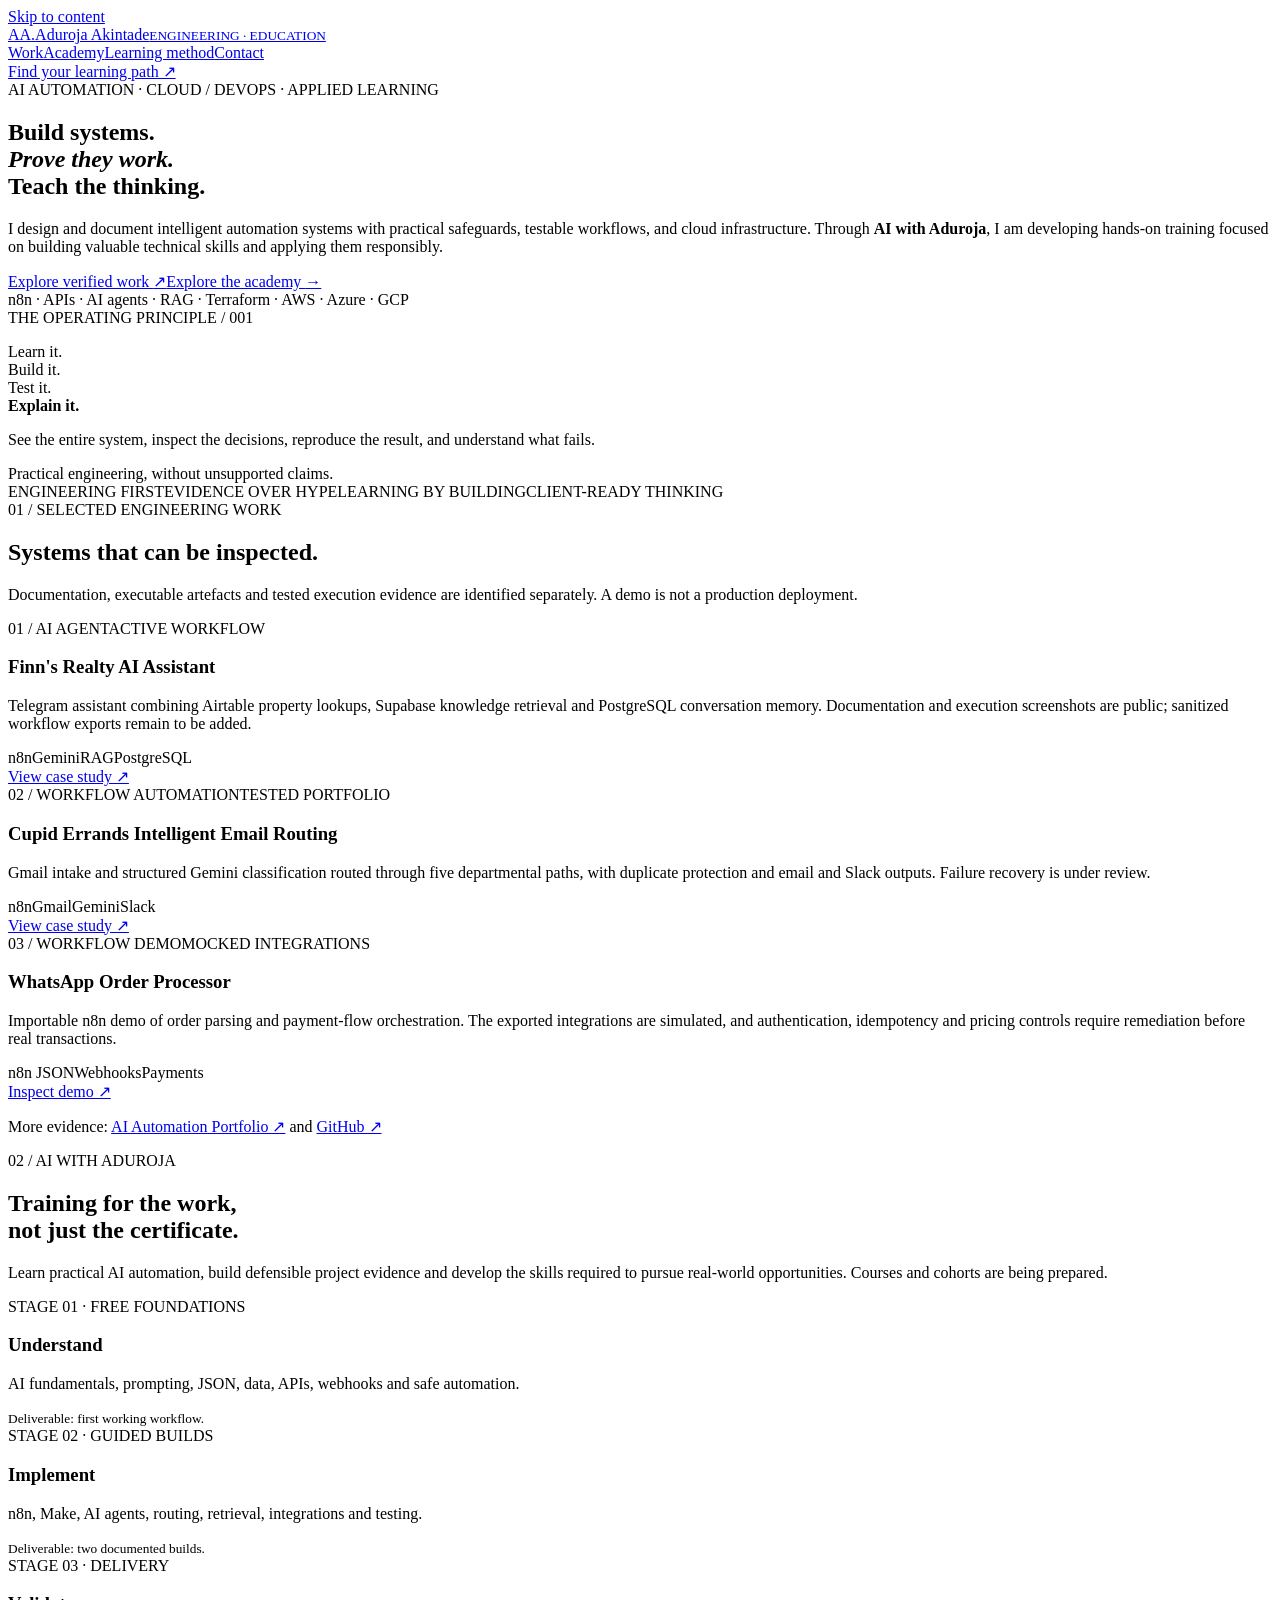
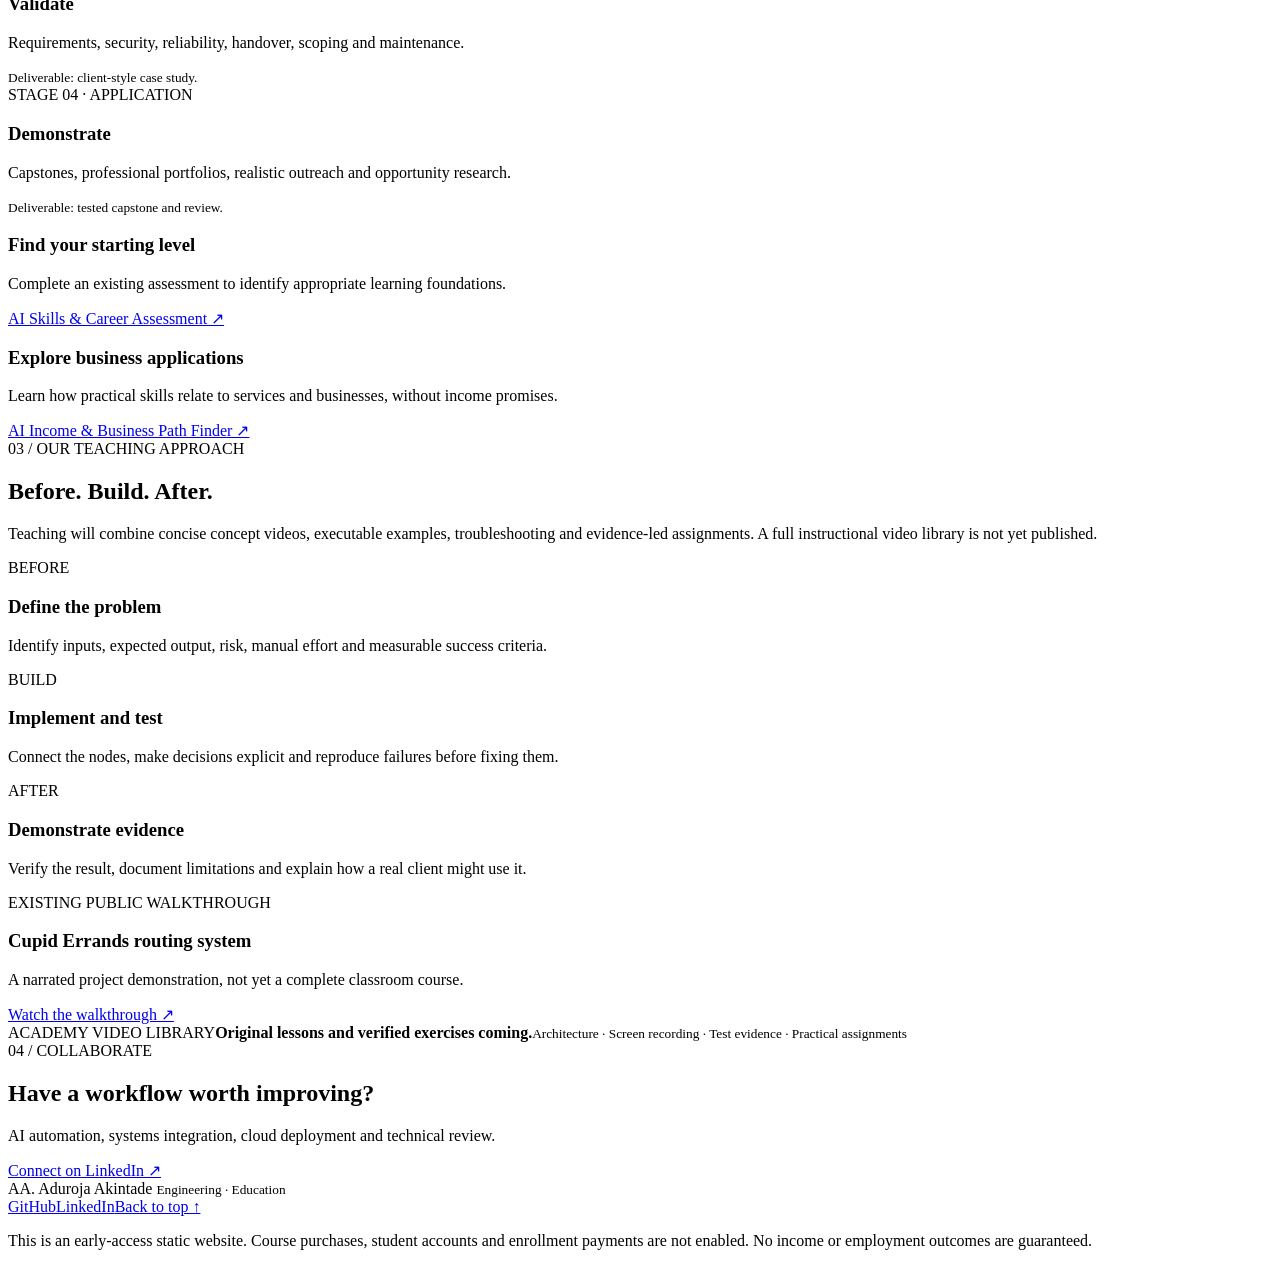
==== academy-cloudflare/index.html @ eca64dad "feat(academy): stage evidence-led academy landing page for Cloudflare Pages" ====
<!doctype html>
<html lang="en">
<head>
  <meta charset="utf-8">
  <meta name="viewport" content="width=device-width, initial-scale=1">
  <meta name="theme-color" content="#12291f">
  <meta name="description" content="Aduroja Akintade builds AI automation and cloud systems, with verified engineering case studies and project-based training through AI with Aduroja.">
  <meta property="og:type" content="website">
  <meta property="og:title" content="Aduroja Akintade | AI Automation Engineering & Education">
  <meta property="og:description" content="Working systems. Verified evidence. Practical AI automation training.">
  <title>Aduroja Akintade | AI Automation Engineering & Education</title>
  <link rel="stylesheet" href="./styles.css">
</head>
<body id="top">
<a class="skip" href="#main">Skip to content</a>
<header class="topbar">
  <div class="container nav">
    <a href="#top" class="identity" aria-label="Aduroja Akintade, home"><span class="mark">AA<span>.</span></span><span class="wordmark">Aduroja Akintade<small>ENGINEERING · EDUCATION</small></span></a>
    <nav aria-label="Primary navigation" class="nav-links"><a href="#portfolio">Work</a><a href="#academy">Academy</a><a href="#method">Learning method</a><a href="#contact">Contact</a></nav>
    <a class="nav-btn" href="https://form.jotform.com/262694171630054" target="_blank" rel="noopener noreferrer">Find your learning path ↗</a>
  </div>
</header>
<main id="main">
  <section class="hero container">
    <div class="eyebrow"><span class="indicator"></span> AI AUTOMATION · CLOUD / DEVOPS · APPLIED LEARNING</div>
    <div class="hero-layout">
      <div>
        <h1>Build systems.<br><em>Prove they work.</em><br>Teach the thinking.</h1>
        <p class="intro">I design and document intelligent automation systems with practical safeguards, testable workflows, and cloud infrastructure. Through <strong>AI with Aduroja</strong>, I am developing hands-on training focused on building valuable technical skills and applying them responsibly.</p>
        <div class="actions"><a class="button dark" href="#portfolio">Explore verified work <span>↗</span></a><a class="button outline" href="#academy">Explore the academy <span>→</span></a></div>
        <div class="stack">n8n · APIs · AI agents · RAG · Terraform · AWS · Azure · GCP</div>
      </div>
      <aside class="thesis">
        <span class="overline">THE OPERATING PRINCIPLE / 001</span>
        <p class="thesis-title">Learn it.<br>Build it.<br>Test it.<br><strong>Explain it.</strong></p>
        <p class="thesis-copy">See the entire system, inspect the decisions, reproduce the result, and understand what fails.</p>
        <div class="thesis-foot">Practical engineering, without unsupported claims.</div>
      </aside>
    </div>
  </section>
  <div class="band"><div class="container band-content"><span>ENGINEERING FIRST</span><span>EVIDENCE OVER HYPE</span><span>LEARNING BY BUILDING</span><span>CLIENT-READY THINKING</span></div></div>
  <section class="section container" id="portfolio">
    <div class="section-head"><div><div class="eyebrow">01 / SELECTED ENGINEERING WORK</div><h2>Systems that can be inspected.</h2></div><p>Documentation, executable artefacts and tested execution evidence are identified separately. A demo is not a production deployment.</p></div>
    <div class="cards">
      <article class="project"><div class="project-meta"><span>01 / AI AGENT</span><span class="status">ACTIVE WORKFLOW</span></div><h3>Finn's Realty AI Assistant</h3><p>Telegram assistant combining Airtable property lookups, Supabase knowledge retrieval and PostgreSQL conversation memory. Documentation and execution screenshots are public; sanitized workflow exports remain to be added.</p><div class="tags"><span>n8n</span><span>Gemini</span><span>RAG</span><span>PostgreSQL</span></div><a href="https://github.com/aduroja-akintade/ai-automation-portfolio/tree/main/08-finns-realty-ai-assistant" target="_blank" rel="noopener noreferrer">View case study ↗</a></article>
      <article class="project"><div class="project-meta"><span>02 / WORKFLOW AUTOMATION</span><span class="status">TESTED PORTFOLIO</span></div><h3>Cupid Errands Intelligent Email Routing</h3><p>Gmail intake and structured Gemini classification routed through five departmental paths, with duplicate protection and email and Slack outputs. Failure recovery is under review.</p><div class="tags"><span>n8n</span><span>Gmail</span><span>Gemini</span><span>Slack</span></div><a href="https://github.com/aduroja-akintade/ai-automation-portfolio/tree/main/03-cupid-intelligent-email-routing" target="_blank" rel="noopener noreferrer">View case study ↗</a></article>
      <article class="project"><div class="project-meta"><span>03 / WORKFLOW DEMO</span><span class="status caution">MOCKED INTEGRATIONS</span></div><h3>WhatsApp Order Processor</h3><p>Importable n8n demo of order parsing and payment-flow orchestration. The exported integrations are simulated, and authentication, idempotency and pricing controls require remediation before real transactions.</p><div class="tags"><span>n8n JSON</span><span>Webhooks</span><span>Payments</span></div><a href="https://github.com/aduroja-akintade/whatsapp-order-processor" target="_blank" rel="noopener noreferrer">Inspect demo ↗</a></article>
    </div>
    <p class="more">More evidence: <a href="https://github.com/aduroja-akintade/ai-automation-portfolio" target="_blank" rel="noopener noreferrer">AI Automation Portfolio ↗</a> and <a href="https://github.com/aduroja-akintade" target="_blank" rel="noopener noreferrer">GitHub ↗</a></p>
  </section>
  <section class="academy" id="academy">
    <div class="container section">
      <div class="section-head"><div><div class="eyebrow mint">02 / AI WITH ADUROJA</div><h2>Training for the work,<br>not just the certificate.</h2></div><p>Learn practical AI automation, build defensible project evidence and develop the skills required to pursue real-world opportunities. Courses and cohorts are being prepared.</p></div>
      <div class="pathways">
        <article><div class="stage">STAGE 01 · FREE FOUNDATIONS</div><h3>Understand</h3><p>AI fundamentals, prompting, JSON, data, APIs, webhooks and safe automation.</p><small>Deliverable: first working workflow.</small></article>
        <article><div class="stage">STAGE 02 · GUIDED BUILDS</div><h3>Implement</h3><p>n8n, Make, AI agents, routing, retrieval, integrations and testing.</p><small>Deliverable: two documented builds.</small></article>
        <article><div class="stage">STAGE 03 · DELIVERY</div><h3>Validate</h3><p>Requirements, security, reliability, handover, scoping and maintenance.</p><small>Deliverable: client-style case study.</small></article>
        <article><div class="stage">STAGE 04 · APPLICATION</div><h3>Demonstrate</h3><p>Capstones, professional portfolios, realistic outreach and opportunity research.</p><small>Deliverable: tested capstone and review.</small></article>
      </div>
      <div class="academy-ctas">
        <div><h3>Find your starting level</h3><p>Complete an existing assessment to identify appropriate learning foundations.</p><a class="button light" href="https://form.jotform.com/262694171630054" target="_blank" rel="noopener noreferrer">AI Skills & Career Assessment ↗</a></div>
        <div><h3>Explore business applications</h3><p>Learn how practical skills relate to services and businesses, without income promises.</p><a class="button line-light" href="https://form.jotform.com/262735996569076" target="_blank" rel="noopener noreferrer">AI Income & Business Path Finder ↗</a></div>
      </div>
    </div>
  </section>
  <section class="section container" id="method">
    <div class="section-head"><div><div class="eyebrow">03 / OUR TEACHING APPROACH</div><h2>Before. Build. After.</h2></div><p>Teaching will combine concise concept videos, executable examples, troubleshooting and evidence-led assignments. A full instructional video library is not yet published.</p></div>
    <div class="method">
      <div><span>BEFORE</span><h3>Define the problem</h3><p>Identify inputs, expected output, risk, manual effort and measurable success criteria.</p></div>
      <div><span>BUILD</span><h3>Implement and test</h3><p>Connect the nodes, make decisions explicit and reproduce failures before fixing them.</p></div>
      <div><span>AFTER</span><h3>Demonstrate evidence</h3><p>Verify the result, document limitations and explain how a real client might use it.</p></div>
    </div>
    <div class="resource-panel"><div><span class="eyebrow">EXISTING PUBLIC WALKTHROUGH</span><h3>Cupid Errands routing system</h3><p>A narrated project demonstration, not yet a complete classroom course.</p><a href="https://www.tella.tv/video/ai-email-routing-system-dql7" target="_blank" rel="noopener noreferrer">Watch the walkthrough ↗</a></div><div class="video-coming"><span>ACADEMY VIDEO LIBRARY</span><strong>Original lessons and verified exercises coming.</strong><small>Architecture · Screen recording · Test evidence · Practical assignments</small></div></div>
  </section>
  <section class="contact container section" id="contact"><div><div class="eyebrow">04 / COLLABORATE</div><h2>Have a workflow worth improving?</h2><p>AI automation, systems integration, cloud deployment and technical review.</p></div><a class="button dark" href="https://www.linkedin.com/in/akintade-aduroja" target="_blank" rel="noopener noreferrer">Connect on LinkedIn ↗</a></section>
</main>
<footer class="footer"><div class="container footrow"><div><span class="footmark">AA.</span> Aduroja Akintade <small>Engineering · Education</small></div><nav aria-label="Footer"><a href="https://github.com/aduroja-akintade" target="_blank" rel="noopener noreferrer">GitHub</a><a href="https://www.linkedin.com/in/akintade-aduroja" target="_blank" rel="noopener noreferrer">LinkedIn</a><a href="#top">Back to top ↑</a></nav></div><p class="container disclaimer">This is an early-access static website. Course purchases, student accounts and enrollment payments are not enabled. No income or employment outcomes are guaranteed.</p></footer>
</body>
</html>
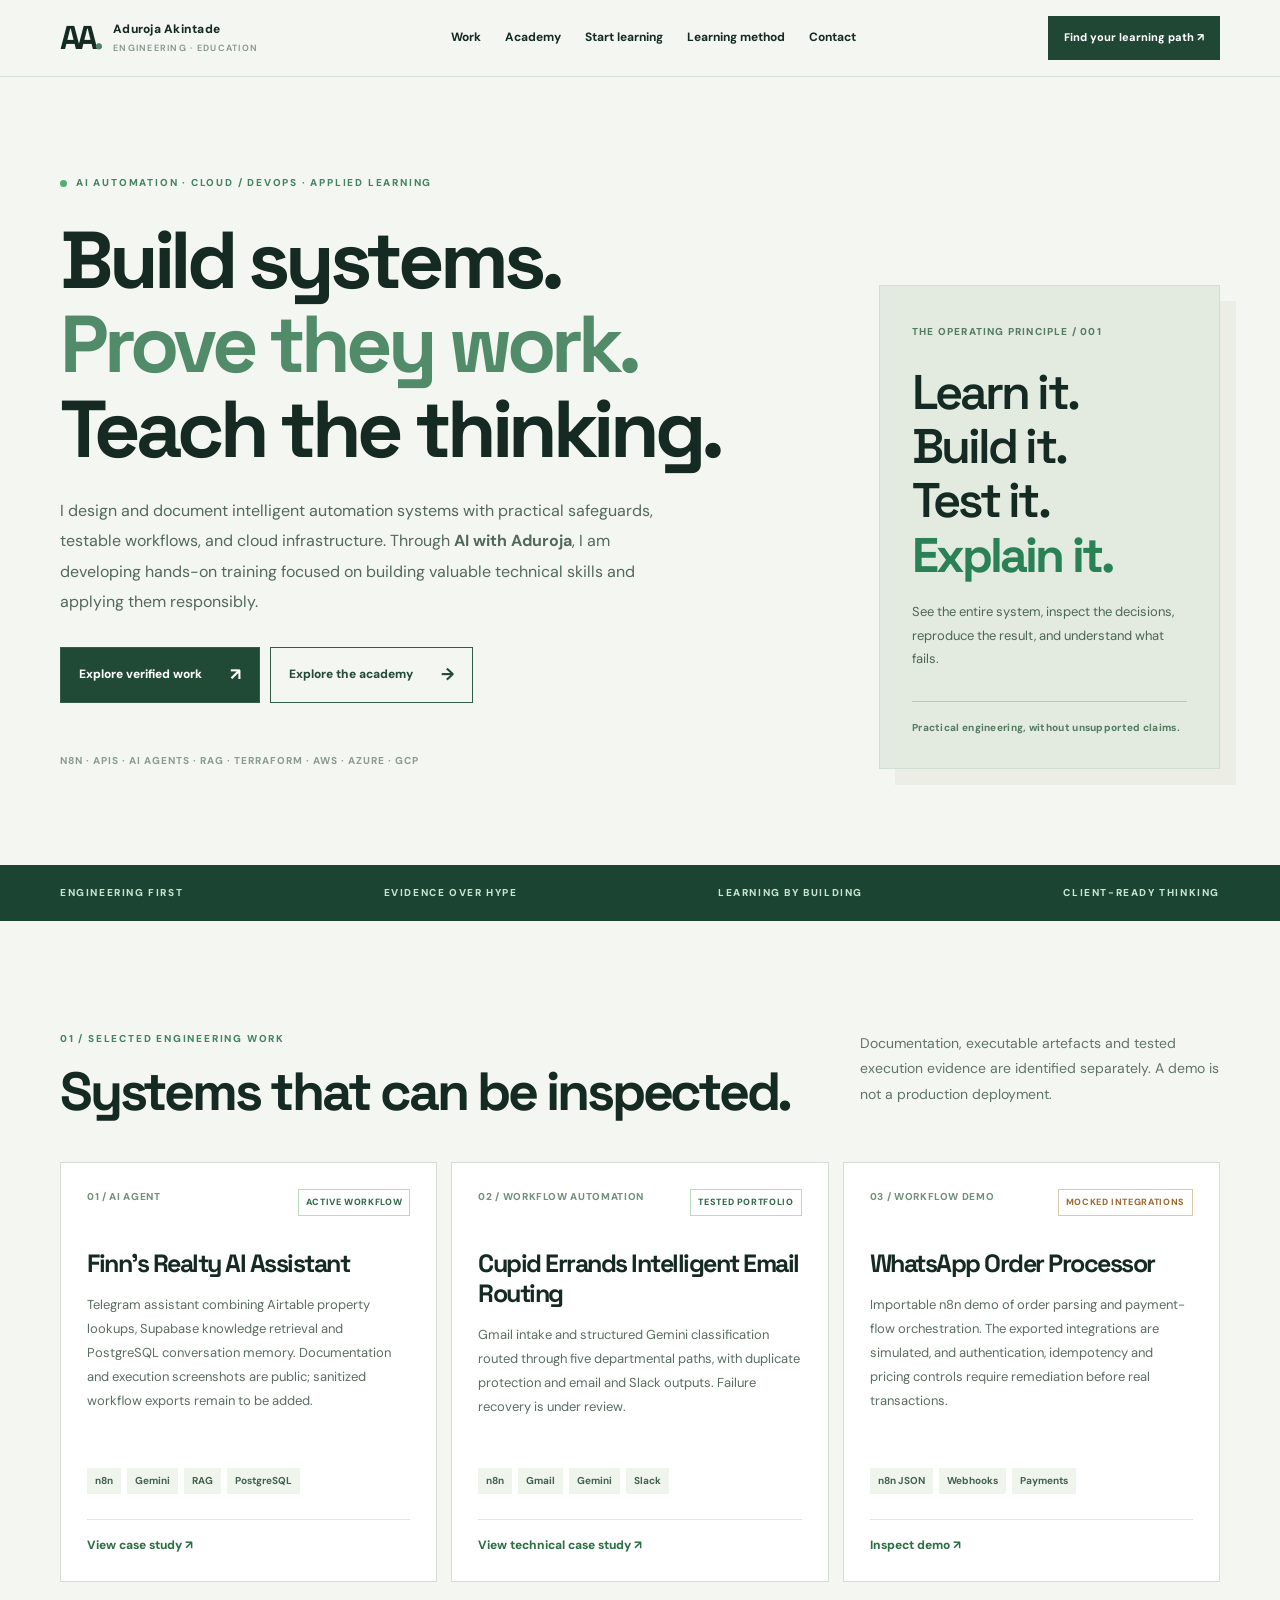
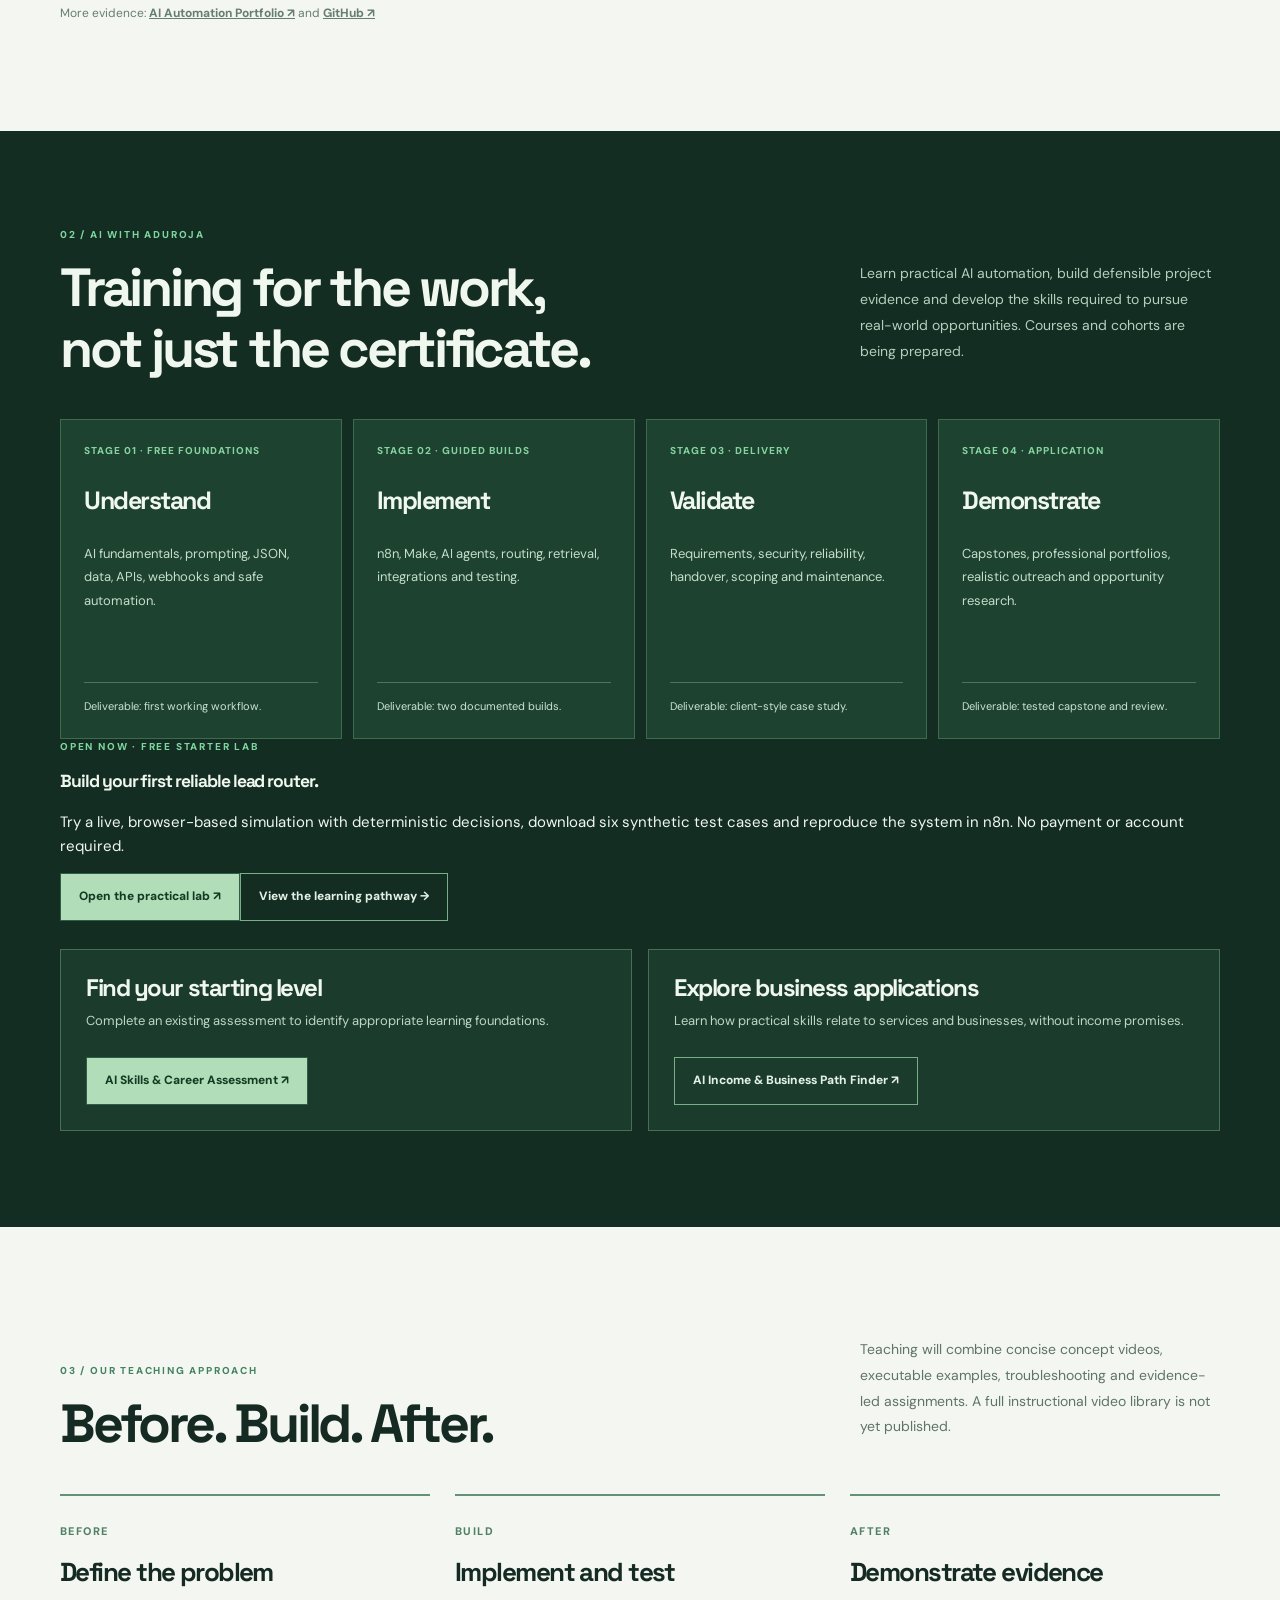
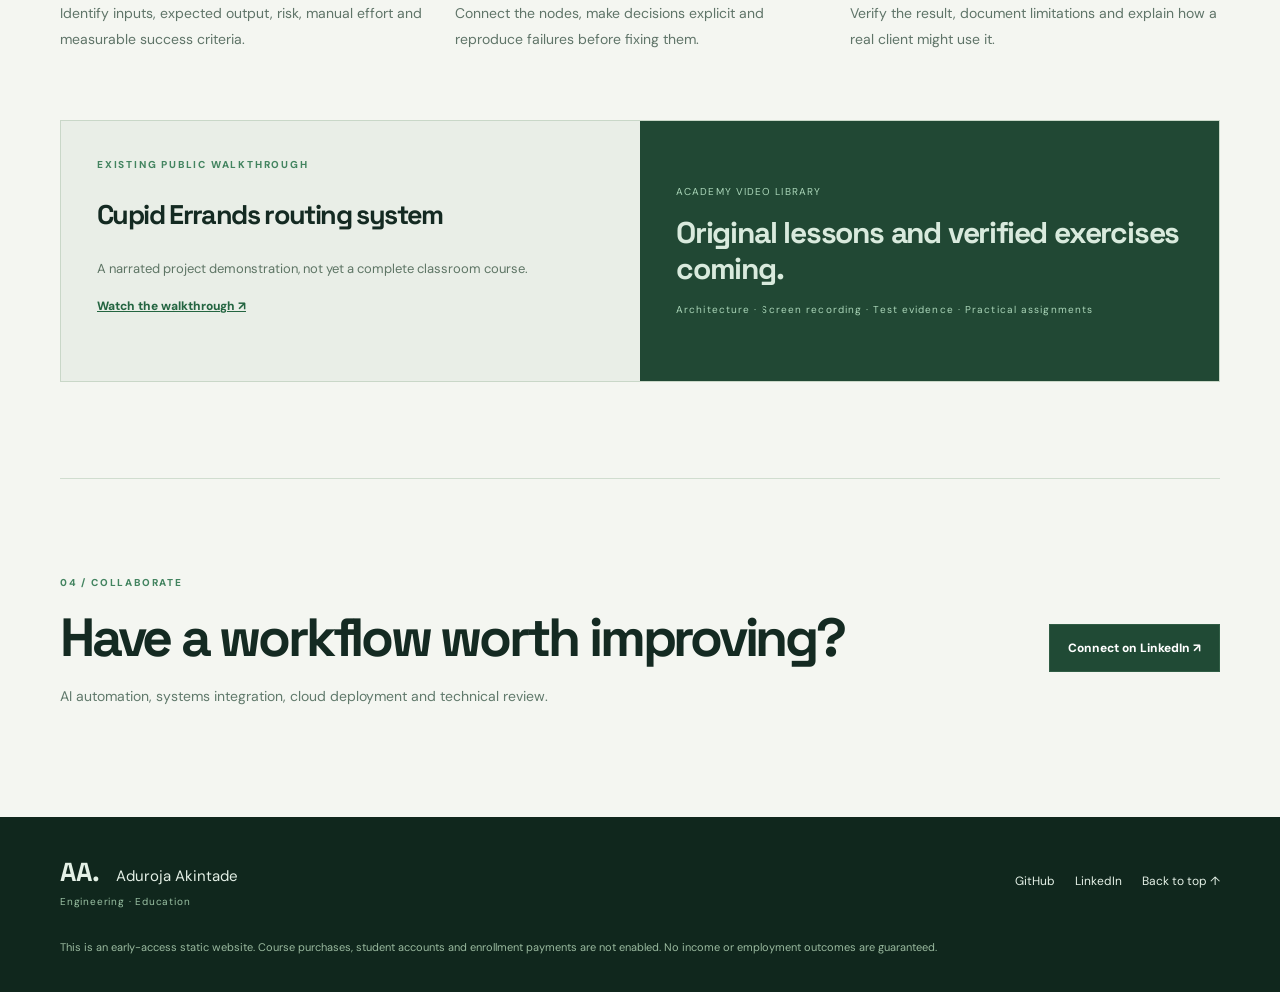
==== commit 21e4e81d: "feat(home): connect technical case study and free interactive academy lab" ====
--- a/academy-cloudflare/index.html
+++ b/academy-cloudflare/index.html
@@ -10,13 +10,15 @@
   <meta property="og:description" content="Working systems. Verified evidence. Practical AI automation training.">
   <title>Aduroja Akintade | AI Automation Engineering & Education</title>
   <link rel="stylesheet" href="./styles.css">
+  <link rel="stylesheet" href="./enhancements.css">
 </head>
 <body id="top">
 <a class="skip" href="#main">Skip to content</a>
 <header class="topbar">
   <div class="container nav">
     <a href="#top" class="identity" aria-label="Aduroja Akintade, home"><span class="mark">AA<span>.</span></span><span class="wordmark">Aduroja Akintade<small>ENGINEERING · EDUCATION</small></span></a>
-    <nav aria-label="Primary navigation" class="nav-links"><a href="#portfolio">Work</a><a href="#academy">Academy</a><a href="#method">Learning method</a><a href="#contact">Contact</a></nav>
+    <nav aria-label="Primary navigation" class="nav-links"><a href="#portfolio">Work</a><a href="#academy">Academy</a><a href="./learn/">Start learning</a><a href="#method">Learning method</a><a href="#contact">Contact</a></nav>
+    <details class="mobile-menu"><summary>Menu ☰</summary><nav aria-label="Mobile navigation"><a href="#portfolio">Work</a><a href="#academy">Academy</a><a href="./learn/">Start learning</a><a href="#method">Learning method</a><a href="#contact">Contact</a><a href="https://form.jotform.com/262694171630054" target="_blank" rel="noopener noreferrer">Skills assessment ↗</a></nav></details>
     <a class="nav-btn" href="https://form.jotform.com/262694171630054" target="_blank" rel="noopener noreferrer">Find your learning path ↗</a>
   </div>
 </header>
@@ -43,7 +45,7 @@
     <div class="section-head"><div><div class="eyebrow">01 / SELECTED ENGINEERING WORK</div><h2>Systems that can be inspected.</h2></div><p>Documentation, executable artefacts and tested execution evidence are identified separately. A demo is not a production deployment.</p></div>
     <div class="cards">
       <article class="project"><div class="project-meta"><span>01 / AI AGENT</span><span class="status">ACTIVE WORKFLOW</span></div><h3>Finn's Realty AI Assistant</h3><p>Telegram assistant combining Airtable property lookups, Supabase knowledge retrieval and PostgreSQL conversation memory. Documentation and execution screenshots are public; sanitized workflow exports remain to be added.</p><div class="tags"><span>n8n</span><span>Gemini</span><span>RAG</span><span>PostgreSQL</span></div><a href="https://github.com/aduroja-akintade/ai-automation-portfolio/tree/main/08-finns-realty-ai-assistant" target="_blank" rel="noopener noreferrer">View case study ↗</a></article>
-      <article class="project"><div class="project-meta"><span>02 / WORKFLOW AUTOMATION</span><span class="status">TESTED PORTFOLIO</span></div><h3>Cupid Errands Intelligent Email Routing</h3><p>Gmail intake and structured Gemini classification routed through five departmental paths, with duplicate protection and email and Slack outputs. Failure recovery is under review.</p><div class="tags"><span>n8n</span><span>Gmail</span><span>Gemini</span><span>Slack</span></div><a href="https://github.com/aduroja-akintade/ai-automation-portfolio/tree/main/03-cupid-intelligent-email-routing" target="_blank" rel="noopener noreferrer">View case study ↗</a></article>
+      <article class="project"><div class="project-meta"><span>02 / WORKFLOW AUTOMATION</span><span class="status">TESTED PORTFOLIO</span></div><h3>Cupid Errands Intelligent Email Routing</h3><p>Gmail intake and structured Gemini classification routed through five departmental paths, with duplicate protection and email and Slack outputs. Failure recovery is under review.</p><div class="tags"><span>n8n</span><span>Gmail</span><span>Gemini</span><span>Slack</span></div><a href="./work/cupid-routing.html">View technical case study ↗</a></article>
       <article class="project"><div class="project-meta"><span>03 / WORKFLOW DEMO</span><span class="status caution">MOCKED INTEGRATIONS</span></div><h3>WhatsApp Order Processor</h3><p>Importable n8n demo of order parsing and payment-flow orchestration. The exported integrations are simulated, and authentication, idempotency and pricing controls require remediation before real transactions.</p><div class="tags"><span>n8n JSON</span><span>Webhooks</span><span>Payments</span></div><a href="https://github.com/aduroja-akintade/whatsapp-order-processor" target="_blank" rel="noopener noreferrer">Inspect demo ↗</a></article>
     </div>
     <p class="more">More evidence: <a href="https://github.com/aduroja-akintade/ai-automation-portfolio" target="_blank" rel="noopener noreferrer">AI Automation Portfolio ↗</a> and <a href="https://github.com/aduroja-akintade" target="_blank" rel="noopener noreferrer">GitHub ↗</a></p>
@@ -57,6 +59,7 @@
         <article><div class="stage">STAGE 03 · DELIVERY</div><h3>Validate</h3><p>Requirements, security, reliability, handover, scoping and maintenance.</p><small>Deliverable: client-style case study.</small></article>
         <article><div class="stage">STAGE 04 · APPLICATION</div><h3>Demonstrate</h3><p>Capstones, professional portfolios, realistic outreach and opportunity research.</p><small>Deliverable: tested capstone and review.</small></article>
       </div>
+      <div class="phase2-feature"><div><div class="eyebrow mint">OPEN NOW · FREE STARTER LAB</div><h3>Build your first reliable lead router.</h3><p>Try a live, browser-based simulation with deterministic decisions, download six synthetic test cases and reproduce the system in n8n. No payment or account required.</p></div><div class="phase2-feature-actions"><a class="button light" href="./learn/first-workflow.html">Open the practical lab ↗</a><a class="button line-light" href="./learn/">View the learning pathway →</a></div></div>
       <div class="academy-ctas">
         <div><h3>Find your starting level</h3><p>Complete an existing assessment to identify appropriate learning foundations.</p><a class="button light" href="https://form.jotform.com/262694171630054" target="_blank" rel="noopener noreferrer">AI Skills & Career Assessment ↗</a></div>
         <div><h3>Explore business applications</h3><p>Learn how practical skills relate to services and businesses, without income promises.</p><a class="button line-light" href="https://form.jotform.com/262735996569076" target="_blank" rel="noopener noreferrer">AI Income & Business Path Finder ↗</a></div>
--- a/academy-cloudflare/styles.css
+++ b/academy-cloudflare/styles.css
@@ -0,0 +1,88 @@
+@import url('https://fonts.googleapis.com/css2?family=DM+Sans:wght@400;500;600;700;800&family=Space+Grotesk:wght@400;500;600;700&display=swap');
+:root{--ink:#142a22;--green:#224d39;--highlight:#478565;--lime:#a8d5b1;--paper:#f4f6f1;--muted:#5f7468;--line:#d6dfd6;--dark:#142e23;--font:'DM Sans',Arial,sans-serif}
+*{box-sizing:border-box}
+html{scroll-behavior:smooth}
+body{margin:0;background:var(--paper);color:var(--ink);font:400 15px/1.6 var(--font);-webkit-font-smoothing:antialiased}
+a{color:inherit;text-decoration:none}
+a:hover{text-decoration:underline}
+a:focus-visible{outline:3px solid #54a27a;outline-offset:4px}
+.container{width:min(1160px,calc(100% - 44px));margin:auto}
+.skip{position:fixed;left:-10000px;top:12px;background:white;padding:10px 18px;z-index:99}.skip:focus{left:12px}
+h1,h2,h3,.thesis-title{font-family:'Space Grotesk',var(--font);letter-spacing:-.06em;line-height:1.12}
+.topbar{border-bottom:1px solid var(--line);position:sticky;top:0;background:rgba(244,246,241,.96);backdrop-filter:blur(14px);z-index:10}
+.nav{min-height:76px;display:flex;gap:20px;align-items:center;justify-content:space-between}
+.identity{display:flex;align-items:center;gap:13px;flex-shrink:0}.mark{font-family:'Space Grotesk';font-size:33px;font-weight:700;letter-spacing:-.12em}.mark span{color:#4c8869}.wordmark{font-size:12px;line-height:1.2;font-weight:800;letter-spacing:.02em}.wordmark small{display:block;font-size:9px;letter-spacing:.14em;margin-top:7px;font-weight:600;color:#82958a}
+.nav-links{display:flex;gap:24px;align-items:center;font-size:12px;font-weight:700}.nav-links a:hover{color:#357754}
+.nav-btn{font-size:11px;font-weight:800;background:#204734;color:white;padding:13px 16px;white-space:nowrap}
+.hero{padding:98px 0 96px}
+.eyebrow{font-size:10px;letter-spacing:.18em;font-weight:800;color:#438460;display:flex;align-items:center;gap:9px}
+.indicator{background:#52ac73;width:7px;height:7px;border-radius:50%}
+.hero-layout{display:grid;grid-template-columns:minmax(0,1.68fr) minmax(270px,.75fr);gap:55px;align-items:end}
+h1{font-size:clamp(53px,6.3vw,88px);font-weight:700;line-height:1.045;margin:28px 0 24px}
+h1 em{color:#528b6a;font-style:normal}
+.intro{font-size:16px;line-height:1.9;max-width:630px;color:#52695b}
+.actions{display:flex;gap:10px;flex-wrap:wrap;margin:30px 0 24px}
+.button{display:inline-flex;justify-content:center;align-items:center;gap:28px;border:1px solid #305d45;padding:13px 18px;font-size:12px;font-weight:800;min-height:48px}
+.button span{font-size:17px}
+.button.dark{background:#204a35;color:white}.button.outline{background:transparent;color:#254a39}
+.button:hover,.nav-btn:hover{filter:brightness(1.16);text-decoration:none}
+.stack{margin-top:50px;text-transform:uppercase;font-size:10px;font-weight:800;letter-spacing:.1em;color:#8a9e8f}
+.thesis{background:#e3ebe1;border:1px solid #d2ded1;padding:32px;box-shadow:16px 16px 0 #eceee6}
+.overline,.thesis-foot{font-weight:800;font-size:10px;letter-spacing:.12em;color:#547a60}
+.thesis-title{font-size:clamp(36px,3.8vw,49px);font-weight:600;margin:23px 0 18px}
+.thesis-title strong{color:#2a8156}
+.thesis-copy{font-size:13px;color:#4d6556;line-height:1.8}
+.thesis-foot{border-top:1px solid #b6cbb7;margin-top:30px;padding-top:18px;letter-spacing:.03em}
+.band{background:#1c4433;color:#c7e5d1}
+.band-content{display:flex;justify-content:space-between;gap:20px;flex-wrap:wrap;padding:20px 0;font-size:10px;letter-spacing:.16em;font-weight:800}
+.section{padding:96px 0}
+.section-head{display:flex;align-items:end;justify-content:space-between;gap:40px;margin-bottom:40px}
+.section-head h2{font-size:clamp(34px,4.2vw,56px);margin:15px 0 0}
+.section-head>p{max-width:360px;font-size:14px;line-height:1.85;color:var(--muted)}
+.cards{display:grid;grid-template-columns:repeat(3,1fr);gap:14px}
+.project{background:#fff;padding:26px;border:1px solid #d4ded4;display:flex;flex-direction:column;min-height:420px}
+.project-meta{display:flex;gap:10px;align-items:start;justify-content:space-between;font-size:10px;font-weight:800;letter-spacing:.065em;color:#71917a}
+.status{border:1px solid #bdd9c2;color:#306948;padding:5px 7px;text-align:right;font-size:9px}.status.caution{color:#9d6a32;border-color:#ddcaac}
+.project h3{font-size:25px;line-height:1.2;margin:32px 0 15px}
+.project p{font-size:13px;line-height:1.85;color:#5b6d61;margin:0 0 20px}
+.tags{display:flex;flex-wrap:wrap;gap:6px;margin-top:auto;padding-bottom:25px}
+.tags span{background:#eff4ed;padding:5px 8px;font-size:10px;font-weight:700;color:#41624c}
+.project>a{border-top:1px solid #dfe8dd;padding-top:16px;font-size:12px;font-weight:800;color:#2b6f45}
+.more{font-size:12px;color:#667e70;margin-top:22px}.more a{text-decoration:underline;font-weight:700}
+.academy{background:#142d23;color:#f0f7ee}
+.academy .section-head>p{color:#b4d0bd}.academy .mint{color:#7ed69f}
+.pathways{display:grid;grid-template-columns:repeat(4,1fr);gap:11px}
+.pathways article{background:#1d4230;border:1px solid #3e6a4e;padding:23px;min-height:320px;display:flex;flex-direction:column}
+.stage{font-weight:800;color:#85d4a0;font-size:10px;letter-spacing:.10em}
+.pathways h3{font-size:25px;margin:27px 0 15px}
+.pathways p{font-size:13px;line-height:1.8;color:#c5dec9}
+.pathways small{font-size:11px;border-top:1px solid #4e7559;padding-top:15px;margin-top:auto;color:#cae5d2;line-height:1.5}
+.academy-ctas{display:grid;grid-template-columns:repeat(2,1fr);gap:16px;margin-top:28px}
+.academy-ctas>div{background:#1b3c2c;border:1px solid #467056;padding:25px}
+.academy-ctas h3{font-size:24px;margin:0 0 8px}
+.academy-ctas p{font-size:13px;color:#c0d5c4;margin:0 0 24px;line-height:1.8}
+.button.light{background:#b1deb9;color:#153a23}.button.line-light{background:transparent;border-color:#78af87;color:#e2f0e5}
+.method{display:grid;grid-template-columns:repeat(3,1fr);gap:25px}
+.method>div{border-top:2px solid #659176;padding-top:22px}
+.method span{color:#528065;font-size:11px;letter-spacing:.13em;font-weight:800}
+.method h3{font-size:26px;margin:16px 0 13px}
+.method p{font-size:14px;line-height:1.8;color:var(--muted)}
+.resource-panel{margin-top:54px;display:grid;grid-template-columns:1fr 1fr;background:#e9eee7;border:1px solid #c9d7c8}
+.resource-panel>div{padding:36px}
+.resource-panel h3{font-size:27px}
+.resource-panel p{color:#5e7565;line-height:1.8;font-size:13px}
+.resource-panel a{font-size:12px;color:#246541;text-decoration:underline;font-weight:800}
+.video-coming{background:#214834;color:#d9eadd;display:flex;flex-direction:column;justify-content:center;min-height:260px;gap:15px}
+.video-coming span,.video-coming small{font-size:10px;letter-spacing:.11em;color:#abd6b9}
+.video-coming strong{font-family:'Space Grotesk';font-size:30px;letter-spacing:-.04em;line-height:1.2}
+.contact{display:flex;justify-content:space-between;align-items:center;gap:30px;border-top:1px solid #d0ddcf}
+.contact h2{font-size:clamp(35px,4.2vw,55px);margin:17px 0}
+.contact p{color:#60796b;font-size:14px}
+.footer{background:#10271d;color:#e4f0e6;padding:35px 0}
+.footrow{display:flex;align-items:center;justify-content:space-between;gap:20px}.footmark{font-family:'Space Grotesk';font-size:26px;font-weight:700;margin-right:12px}
+.footrow small{display:block;font-size:10px;color:#9cc3a5;letter-spacing:.08em}
+.footer nav{display:flex;gap:20px;font-size:12px}
+.disclaimer{font-size:11px;line-height:1.75;color:#9aba9f;margin-top:28px}
+@media(max-width:1000px){.nav{flex-wrap:wrap;padding:14px 0}.nav-links{order:3;width:100%;justify-content:space-between}.hero-layout{grid-template-columns:1fr}.thesis{max-width:550px}.cards{grid-template-columns:1fr}.project{min-height:300px}.pathways{grid-template-columns:repeat(2,1fr)}}
+@media(max-width:620px){.container{width:min(100% - 30px,1160px)}.nav-btn{padding:10px;font-size:10px}.nav-links{gap:9px;font-size:11px;overflow:auto}.hero{padding:60px 0}.hero h1{font-size:48px}.thesis{box-shadow:none}.band-content span{width:calc(50% - 10px)}.section{padding:65px 0}.section-head{display:block}.section-head>p{max-width:100%}.pathways,.academy-ctas,.method,.resource-panel{grid-template-columns:1fr}.pathways article{min-height:235px}.contact,.footrow{display:block}.footrow nav{margin-top:20px}.resource-panel>div{padding:24px}}
+@media(prefers-reduced-motion:reduce){html{scroll-behavior:auto}}
--- a/academy-cloudflare/enhancements.css
+++ b/academy-cloudflare/enhancements.css
@@ -0,0 +1,80 @@
+/* Phase 2 additions. Loaded after styles.css. */
+section[id]{scroll-margin-top:100px}
+.mobile-menu{display:none;position:relative;margin-left:auto}
+.mobile-menu summary{list-style:none;cursor:pointer;font-size:12px;font-weight:800;border:1px solid var(--line);padding:9px 13px;min-height:40px;display:flex;align-items:center}
+.mobile-menu summary::-webkit-details-marker{display:none}
+.mobile-menu nav{position:absolute;right:0;top:46px;background:#f4f6f1;border:1px solid #c5d4c6;box-shadow:0 10px 30px rgba(17,40,27,.15);min-width:230px;display:flex;flex-direction:column;z-index:20;padding:7px}
+.mobile-menu nav a{display:block;padding:12px 13px;border-bottom:1px solid #e2eae1;font-size:13px;font-weight:700}
+.mobile-menu nav a:last-child{border-bottom:none}
+.learning-header-links{display:flex;gap:24px;font-weight:800;font-size:12px;align-items:center}
+.curriculum-main,.lesson{padding-top:80px;padding-bottom:100px}
+.curriculum-main h1,.lesson h1{font-size:clamp(43px,5.5vw,78px);margin:23px 0 30px}
+.curriculum-main h1 em,.lesson h1 em{font-style:normal;color:#528b6a}
+.curriculum-main>.intro,.lesson>.intro{max-width:790px}
+.notice{background:#e4eee3;border-left:4px solid #4c8d63;padding:21px 25px;line-height:1.8;color:#284c35;margin:32px 0;font-size:14px}
+.curriculum-section,.lesson-step{padding-top:62px;margin-top:62px;border-top:1px solid #d1dfd1}
+.curriculum-section h2,.lesson-step h2{font-size:clamp(33px,3.8vw,51px);margin:15px 0 26px}
+.curriculum-cards{display:grid;grid-template-columns:repeat(3,minmax(0,1fr));gap:15px}
+.curriculum-card{background:#fff;padding:25px;border:1px solid #cbdacb;min-height:340px;display:flex;flex-direction:column}
+.curriculum-card.available{border-color:#4f9668}
+.module-id{font-size:10px;letter-spacing:.06em;font-weight:800;color:#537b5d;display:flex;align-items:center;justify-content:space-between;gap:8px}
+.module-id strong{font-weight:800;color:#286c3e;font-size:9px;padding:6px;border:1px solid #b4d0b9}
+.curriculum-card h3{font-size:26px;margin:30px 0 12px}
+.curriculum-card p{font-size:13px;color:#5b7061;line-height:1.8}
+.curriculum-card .small-line{margin-top:auto;padding-top:16px;border-top:1px solid #dfebdf}
+.curriculum-card .button{margin-top:14px;align-self:start}
+.lesson-facts{display:flex;flex-wrap:wrap;gap:8px;margin-top:30px}
+.lesson-facts span{border:1px solid #b7d3b9;color:#346447;padding:8px 12px;font-size:11px;font-weight:700;background:#e8f0e6}
+.lesson-step>p{max-width:900px;font-size:15px;line-height:1.85;color:#506a59}
+.rule-grid,.check-grid{display:grid;grid-template-columns:repeat(3,1fr);gap:15px;margin-top:30px}
+.rule-grid>div,.check-grid>div{background:#fff;border:1px solid #d4ded3;padding:20px}
+.rule-grid strong,.check-grid strong{font-family:'Space Grotesk';font-size:19px}
+.rule-grid p,.check-grid p{font-size:13px;color:#5e7765;line-height:1.75}
+.check-grid{grid-template-columns:repeat(2,1fr)}
+.lab-panel{display:grid;grid-template-columns:1fr .85fr;background:#fff;border:1px solid #b8cfbd;margin-top:26px}
+.lab-form{padding:30px;display:grid;grid-template-columns:1fr 1fr;gap:20px}
+.field{display:flex;flex-direction:column;gap:6px}
+.field label,.consent-check{font-size:12px;font-weight:800}
+.field input,.field select{width:100%;border:1px solid #b6cfbc;border-radius:0;padding:12px;color:var(--ink);background:#fff;font:inherit;min-height:44px}
+.consent-check{grid-column:1/-1;display:flex;gap:10px;align-items:center;line-height:1.5}
+.consent-check input{accent-color:#205337;width:18px;height:18px}
+.lab-form .button{grid-column:1/-1;justify-self:start}
+.lab-result{background:#183b29;color:#f4f9f4;display:flex;flex-direction:column;padding:30px}
+.lab-result .eyebrow{color:#a5deb1}
+.lab-result strong{font:700 clamp(27px,3.4vw,39px)/1.1 'Space Grotesk';margin:26px 0 10px;overflow-wrap:anywhere}
+.lab-result p{font-size:14px;line-height:1.8;color:#d7e9d9}
+.lab-result .result-note{font-size:11px;border-top:1px solid #52725a;margin-top:auto;padding-top:22px;color:#acccad}
+.lab-result strong[data-route=invalid],.lab-result strong[data-route=do_not_contact]{color:#ffd49c}
+.lab-result strong[data-route=priority]{color:#b2e6bd}
+.rules-table{width:100%;border-collapse:collapse;margin:30px 0;font-size:13px;background:#fff}
+.rules-table th,.rules-table td{padding:15px;border-bottom:1px solid #d4e2d4;text-align:left;vertical-align:top}
+.rules-table th{background:#dfeadf;font-weight:800}
+.rules-table code{font-family:monospace;font-size:12px;color:#275e39;background:#e8f2e9;padding:3px 6px;overflow-wrap:anywhere}
+.small-line{font-size:12px!important;color:#68826d!important;line-height:1.8}
+.small-line a{color:#276e45;text-decoration:underline}
+.lesson-actions{display:flex;gap:12px;flex-wrap:wrap;margin:25px 0}
+.evidence-image{margin:22px 0 30px;background:#fff;border:1px solid #cddccc;padding:14px}
+.evidence-image img{width:100%;height:auto;display:block}
+.evidence-image figcaption{color:#5c6d60;font-size:11px;line-height:1.7;padding:15px 4px 5px}
+@media(max-width:1000px){.curriculum-cards{grid-template-columns:1fr 1fr}}
+@media(max-width:760px){
+ .topbar .nav{flex-wrap:nowrap;min-height:72px;gap:10px;padding:10px 0}
+ .topbar .nav-links{display:none}
+ .mobile-menu{display:block}
+ .nav-btn{margin-left:auto;padding:10px 11px}
+ .learning-header-links{gap:12px;font-size:11px}
+ .curriculum-main,.lesson{padding-top:54px;padding-bottom:70px}
+ .curriculum-cards,.lab-panel{grid-template-columns:1fr}
+ .rule-grid,.check-grid{grid-template-columns:1fr}
+ .lesson-step,.curriculum-section{padding-top:40px;margin-top:40px}
+ .rules-table th,.rules-table td{padding:12px 8px}
+}
+@media(max-width:540px){
+ .topbar .nav-btn{display:none}
+ .mobile-menu{margin-left:auto}
+ .learning-header-links{margin-left:auto}
+ .lab-form{grid-template-columns:1fr;padding:20px}
+ .lab-result{min-height:240px;padding:20px}
+ .curriculum-card{min-height:unset}
+ .rules-table{font-size:11px}
+}
